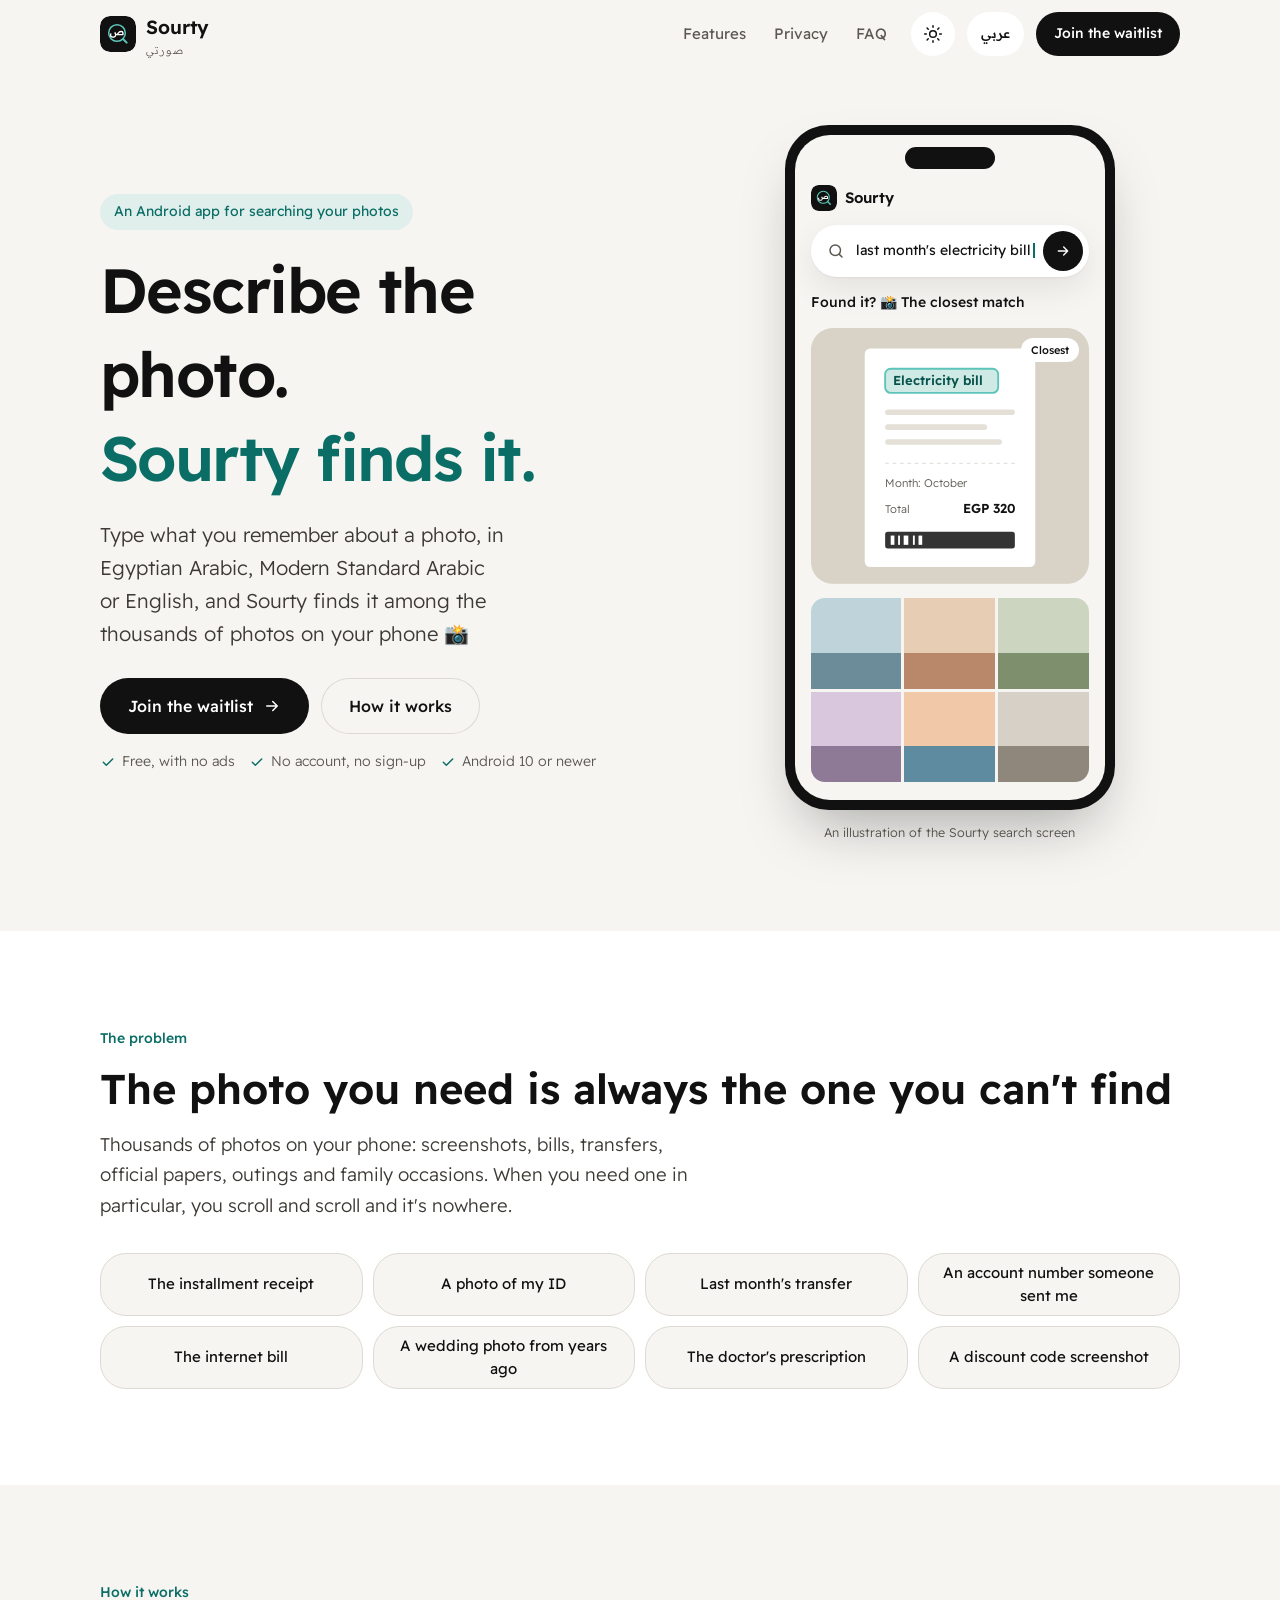
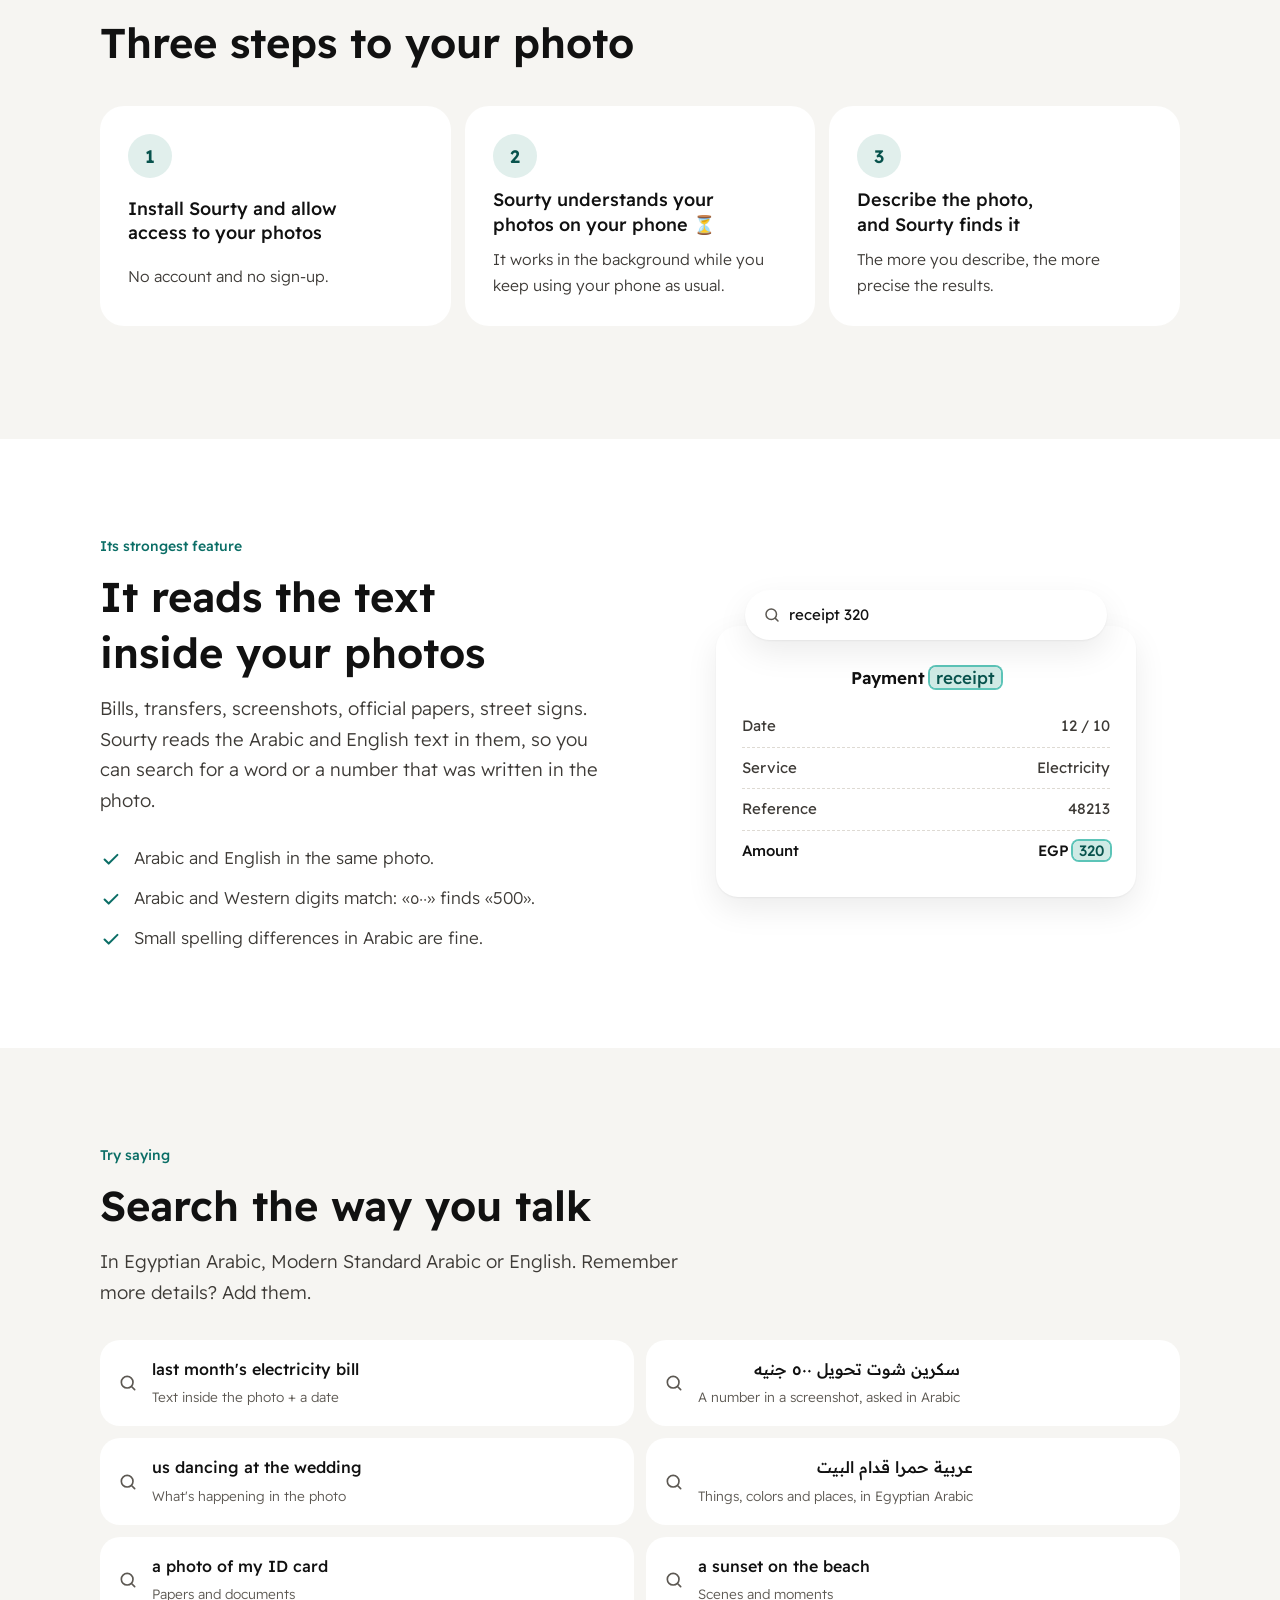
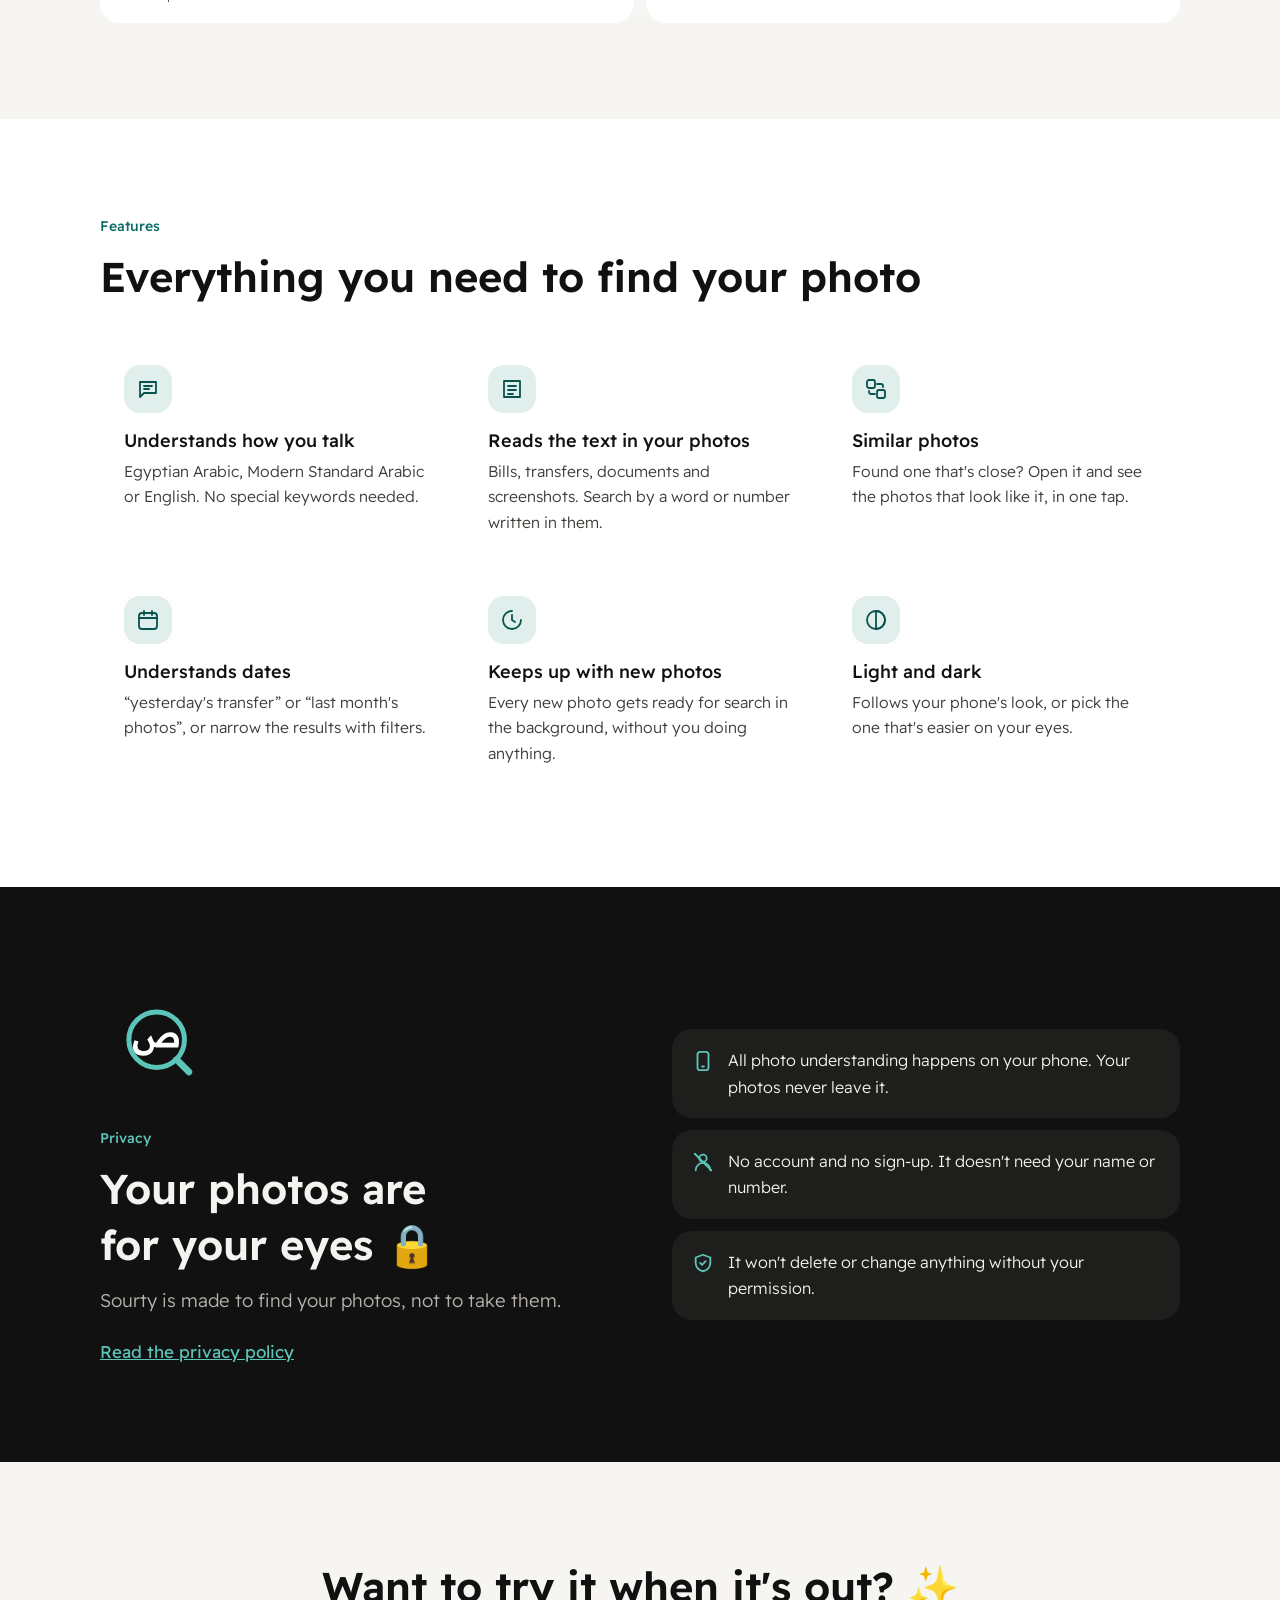
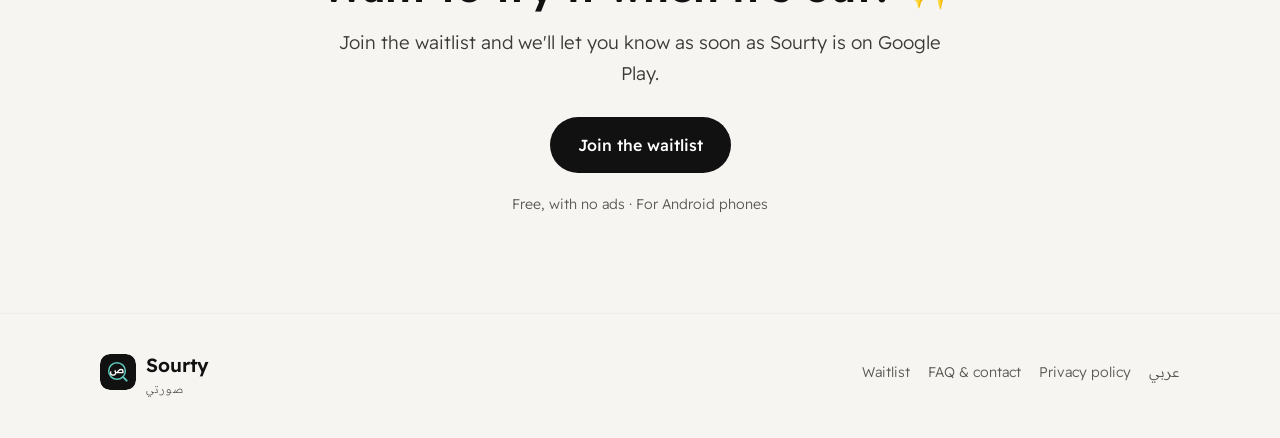
==== en/index.html @ 7cecfb46 "Add files via upload" ====
<!doctype html>
<html lang="en" dir="ltr">
<head>
<meta charset="utf-8">
<meta name="viewport" content="width=device-width, initial-scale=1, viewport-fit=cover">
<title>Sourty — Describe the photo, Sourty finds it</title>
<meta name="description" content="Sourty is an Android app that finds any photo on your phone from a description, in Egyptian Arabic, Modern Standard Arabic or English. It reads the text inside your photos, and it understands them on your phone.">
<link rel="canonical" href="https://sourty-app.github.io/en/">
<link rel="alternate" hreflang="ar" href="https://sourty-app.github.io/">
<link rel="alternate" hreflang="en" href="https://sourty-app.github.io/en/">
<link rel="alternate" hreflang="x-default" href="https://sourty-app.github.io/">
<meta property="og:type" content="website">
<meta property="og:site_name" content="Sourty · صورتي">
<meta property="og:locale" content="en_US">
<meta property="og:locale:alternate" content="ar_EG">
<meta property="og:title" content="Sourty — Describe the photo, Sourty finds it 📸">
<meta property="og:description" content="Type what you remember about a photo, in Arabic or English, and Sourty finds it among thousands of photos on your phone.">
<meta property="og:url" content="https://sourty-app.github.io/en/">
<meta property="og:image" content="https://sourty-app.github.io/assets/img/og-en.png">
<meta property="og:image:width" content="1200">
<meta property="og:image:height" content="630">
<meta property="og:image:alt" content="The Sourty icon and the line: Describe the photo, Sourty finds it">
<meta name="twitter:card" content="summary_large_image">
<meta name="theme-color" content="#F6F5F2" media="(prefers-color-scheme: light)">
<meta name="theme-color" content="#131312" media="(prefers-color-scheme: dark)">
<link rel="icon" href="/assets/img/icon.svg" type="image/svg+xml">
<link rel="icon" href="/assets/img/icon-32.png" sizes="32x32" type="image/png">
<link rel="apple-touch-icon" href="/assets/img/icon-180.png">
<link rel="preload" href="/assets/fonts/ReadexPro-300.ttf" as="font" type="font/ttf" crossorigin>
<link rel="preload" href="/assets/fonts/ReadexPro-600.ttf" as="font" type="font/ttf" crossorigin>
<link rel="stylesheet" href="/assets/css/site.css">
<script>try{var t=localStorage.getItem('theme');if(t)document.documentElement.setAttribute('data-theme',t)}catch(e){}</script>
<script type="application/ld+json">
{"@context":"https://schema.org","@type":"MobileApplication","name":"Sourty (صورتي)","alternateName":"صورتي","operatingSystem":"Android 10+","applicationCategory":"UtilitiesApplication","inLanguage":["ar","en"],"description":"Describe a photo in Arabic or English and Sourty finds it among thousands of photos. Photos are understood on the phone itself.","url":"https://sourty-app.github.io/en/","image":"https://sourty-app.github.io/assets/img/icon-512.png"}
</script>
<script src="/assets/js/site.js" defer></script>
</head>
<body>
<a class="skip" href="#main">Skip to content</a>

<header class="top">
  <div class="wrap">
    <a class="brand" href="/en/" aria-label="Sourty home"><img src="/assets/img/icon.svg" alt="" width="36" height="36"><span><b>Sourty</b><small lang="ar">صورتي</small></span></a>
    <nav class="nav" aria-label="Main">
      <a href="#features">Features</a>
      <a href="/en/privacy/">Privacy</a>
      <a href="/en/faq/">FAQ</a>
    </nav>
    <button class="icon-btn theme" type="button" aria-label="Dark mode">
      <svg class="sun" viewBox="0 0 24 24" fill="none" stroke="currentColor" stroke-width="1.8" stroke-linecap="round" aria-hidden="true"><circle cx="12" cy="12" r="4"/><path d="M12 2v2M12 20v2M4.9 4.9l1.4 1.4M17.7 17.7l1.4 1.4M2 12h2M20 12h2M4.9 19.1l1.4-1.4M17.7 6.3l1.4-1.4"/></svg>
      <svg class="moon" viewBox="0 0 24 24" fill="none" stroke="currentColor" stroke-width="1.8" stroke-linecap="round" stroke-linejoin="round" aria-hidden="true"><path d="M20 14.5A8 8 0 0 1 9.5 4 8 8 0 1 0 20 14.5z"/></svg>
    </button>
    <a class="icon-btn lang" href="/" hreflang="ar" lang="ar">عربي</a>
    <a class="btn small cta-sm" href="/en/waitlist/">Join the waitlist</a>
  </div>
</header>

<main id="main">
  <section class="hero" aria-labelledby="hero-title">
    <div class="wrap">
      <div>
        <span class="eyebrow">An Android app for searching your photos</span>
        <h1 id="hero-title">Describe the photo.<br><em>Sourty finds it.</em></h1>
        <p class="lede">Type what you remember about a photo, in Egyptian Arabic, Modern Standard Arabic or English, and Sourty finds it among the thousands of photos on your phone&nbsp;📸</p>
        <div class="actions">
          <a class="btn" href="/en/waitlist/">Join the waitlist
            <svg class="arrow" viewBox="0 0 24 24" fill="none" stroke="currentColor" stroke-width="2" stroke-linecap="round" stroke-linejoin="round" aria-hidden="true"><path d="M5 12h14M13 6l6 6-6 6"/></svg></a>
          <a class="btn ghost" href="#how">How it works</a>
        </div>
        <p class="fineprint">
          <span><svg viewBox="0 0 24 24" fill="none" stroke="currentColor" stroke-width="2.2" stroke-linecap="round" stroke-linejoin="round" aria-hidden="true"><path d="M5 12.5l4.5 4.5L19 7.5"/></svg>Free, with no ads</span>
          <span><svg viewBox="0 0 24 24" fill="none" stroke="currentColor" stroke-width="2.2" stroke-linecap="round" stroke-linejoin="round" aria-hidden="true"><path d="M5 12.5l4.5 4.5L19 7.5"/></svg>No account, no sign-up</span>
          <span><svg viewBox="0 0 24 24" fill="none" stroke="currentColor" stroke-width="2.2" stroke-linecap="round" stroke-linejoin="round" aria-hidden="true"><path d="M5 12.5l4.5 4.5L19 7.5"/></svg>Android 10 or newer</span>
        </p>
      </div>

      <figure class="demo" data-demo style="margin:0">
        <div class="phone" aria-hidden="true">
          <div class="screen">
            <div class="notch"></div>
            <div class="app-head"><img src="/assets/img/icon.svg" alt="">Sourty</div>
            <div class="searchbar">
              <svg class="mag" viewBox="0 0 24 24" fill="none" stroke="currentColor" stroke-width="2" stroke-linecap="round"><circle cx="11" cy="11" r="7"/><path d="M20 20l-3.5-3.5"/></svg>
              <span class="typed"><span></span></span>
              <span class="go"><svg viewBox="0 0 24 24" fill="none" stroke="currentColor" stroke-width="2" stroke-linecap="round" stroke-linejoin="round"><path d="M5 12h14M13 6l6 6-6 6"/></svg></span>
            </div>
            <div class="found">Found it? 📸 The closest match</div>
            <div class="top-tile">
              <span class="badge">Closest</span>
              <svg class="scene" id="s-bill" data-q="last month's electricity bill" viewBox="0 0 300 276">
                <rect width="300" height="276" fill="#D9D3C7"/>
                <rect x="58" y="22" width="184" height="236" rx="6" fill="#FFFFFF"/>
                <g font-family="Readex Pro, Tahoma, sans-serif">
                  <rect x="80" y="44" width="122" height="26" rx="6" fill="#CFEAE5" stroke="#5CC4B8" stroke-width="2"/>
                  <text x="88" y="62" font-size="14" font-weight="600" fill="#08534D">Electricity bill</text>
                  <rect x="80" y="88" width="140" height="6" rx="3" fill="#E4E0D8"/>
                  <rect x="80" y="104" width="110" height="6" rx="3" fill="#E4E0D8"/>
                  <rect x="80" y="120" width="126" height="6" rx="3" fill="#E4E0D8"/>
                  <line x1="80" y1="146" x2="220" y2="146" stroke="#DEDAD3" stroke-dasharray="4 4"/>
                  <text x="80" y="172" font-size="12" fill="#5C5852">Month: October</text>
                  <text x="80" y="200" font-size="12" fill="#5C5852">Total</text>
                  <text x="220" y="200" font-size="14" font-weight="600" fill="#111111" text-anchor="end">EGP 320</text>
                  <rect x="80" y="220" width="140" height="18" rx="3" fill="#111111" opacity=".85"/>
                  <rect x="86" y="224" width="4" height="10" fill="#FFFFFF"/><rect x="94" y="224" width="2" height="10" fill="#FFFFFF"/><rect x="100" y="224" width="5" height="10" fill="#FFFFFF"/><rect x="110" y="224" width="2" height="10" fill="#FFFFFF"/><rect x="116" y="224" width="4" height="10" fill="#FFFFFF"/>
                </g>
              </svg>
              <svg class="scene" id="s-transfer" data-q="screenshot of a 500 pound transfer" viewBox="0 0 300 276">
                <rect width="300" height="276" fill="#BCC9D6"/>
                <rect x="70" y="16" width="160" height="260" rx="18" fill="#FFFFFF"/>
                <circle cx="150" cy="70" r="24" fill="#0B6E66"/>
                <path d="M139 70l8 8 15-16" fill="none" stroke="#FFFFFF" stroke-width="4" stroke-linecap="round" stroke-linejoin="round"/>
                <g font-family="Readex Pro, Tahoma, sans-serif" text-anchor="middle">
                  <text x="150" y="118" font-size="13" font-weight="500" fill="#111111">Transfer sent</text>
                  <rect x="98" y="132" width="104" height="34" rx="8" fill="#CFEAE5" stroke="#5CC4B8" stroke-width="2"/>
                  <text x="150" y="155" font-size="17" font-weight="600" fill="#08534D">EGP 500</text>
                </g>
                <rect x="92" y="186" width="116" height="6" rx="3" fill="#E4E0D8"/>
                <rect x="104" y="202" width="92" height="6" rx="3" fill="#E4E0D8"/>
                <rect x="92" y="230" width="116" height="26" rx="13" fill="#111111"/>
              </svg>
              <svg class="scene" id="s-car" data-q="a red car in front of the house" viewBox="0 0 300 276">
                <rect width="300" height="276" fill="#CFE3EA"/>
                <rect x="40" y="70" width="170" height="130" fill="#E8D9C2"/>
                <path d="M28 76L125 22l97 54z" fill="#B9876A"/>
                <rect x="66" y="100" width="34" height="34" fill="#8FB4C2"/><rect x="150" y="100" width="34" height="34" fill="#8FB4C2"/>
                <rect x="108" y="140" width="34" height="60" fill="#8F6E55"/>
                <rect x="0" y="200" width="300" height="76" fill="#A9A49A"/>
                <rect x="0" y="196" width="300" height="8" fill="#7E8F6E"/>
                <path d="M118 214q6-30 34-32h62q24 2 36 22l22 6q12 4 12 16v14H112v-16q0-8 6-10z" fill="#C2402E"/>
                <path d="M160 190h50q14 1 22 14h-82q2-12 10-14z" fill="#DCEBF0"/>
                <circle cx="150" cy="240" r="15" fill="#222220"/><circle cx="150" cy="240" r="6" fill="#B8B4AD"/>
                <circle cx="248" cy="240" r="15" fill="#222220"/><circle cx="248" cy="240" r="6" fill="#B8B4AD"/>
              </svg>
              <svg class="scene" id="s-sea" data-q="sunset over the sea" viewBox="0 0 300 276">
                <rect width="300" height="276" fill="#F2C9A8"/>
                <rect width="300" height="90" fill="#E9B79A"/>
                <circle cx="150" cy="150" r="42" fill="#E07B4F"/>
                <rect y="150" width="300" height="80" fill="#5E8BA0"/>
                <rect x="96" y="162" width="108" height="4" rx="2" fill="#E9A07C" opacity=".8"/>
                <rect x="116" y="176" width="68" height="4" rx="2" fill="#E9A07C" opacity=".6"/>
                <rect x="132" y="190" width="36" height="4" rx="2" fill="#E9A07C" opacity=".5"/>
                <path d="M0 228q75-14 150 0t150 0v48H0z" fill="#E8D4B4"/>
              </svg>
              <svg class="scene" id="s-cake" data-q="تورتة عيد ميلاد بالشمع" viewBox="0 0 300 276">
                <rect width="300" height="276" fill="#D9C8DD"/>
                <rect y="212" width="300" height="64" fill="#8E7A96"/>
                <ellipse cx="150" cy="214" rx="96" ry="12" fill="#F4F3F0"/>
                <rect x="78" y="150" width="144" height="62" rx="10" fill="#F2C9A8"/>
                <rect x="78" y="168" width="144" height="10" fill="#E8875B"/>
                <rect x="96" y="112" width="108" height="42" rx="10" fill="#F6E7D8"/>
                <rect x="96" y="126" width="108" height="8" fill="#5CC4B8"/>
                <g fill="#FFFFFF"><rect x="114" y="86" width="7" height="28" rx="3"/><rect x="134" y="80" width="7" height="34" rx="3"/><rect x="159" y="80" width="7" height="34" rx="3"/><rect x="179" y="86" width="7" height="28" rx="3"/></g>
                <g fill="#F2B23E"><ellipse cx="117.5" cy="78" rx="5" ry="8"/><ellipse cx="137.5" cy="72" rx="5" ry="8"/><ellipse cx="162.5" cy="72" rx="5" ry="8"/><ellipse cx="182.5" cy="78" rx="5" ry="8"/></g>
              </svg>
            </div>
            <div class="grid3">
              <i style="--a:#BFD3DB;--b:#6C8C99"></i><i style="--a:#E8CDB5;--b:#B9876A"></i><i style="--a:#CBD5C0;--b:#7E8F6E"></i>
              <i style="--a:#D9C8DD;--b:#8E7A96"></i><i style="--a:#F2C9A8;--b:#5E8BA0"></i><i style="--a:#D6D0C6;--b:#8F877B"></i>
            </div>
          </div>
        </div>
        <figcaption class="demo-note">An illustration of the Sourty search screen</figcaption>
      </figure>
    </div>
  </section>

  <section class="problem" aria-labelledby="problem-title">
    <div class="wrap">
      <span class="kicker">The problem</span>
      <h2 class="h2" id="problem-title">The photo you need is always the one you can't find</h2>
      <p class="sub">Thousands of photos on your phone: screenshots, bills, transfers, official papers, outings and family occasions. When you need one in particular, you scroll and scroll and it's nowhere.</p>
      <div class="pile" aria-label="Photos people look for">
        <span>The installment receipt</span><span>A photo of my ID</span><span>Last month's transfer</span><span>An account number someone sent me</span>
        <span>The internet bill</span><span>A wedding photo from years ago</span><span>The doctor's prescription</span><span>A discount code screenshot</span>
      </div>
    </div>
  </section>

  <section id="how" aria-labelledby="how-title">
    <div class="wrap">
      <span class="kicker">How it works</span>
      <h2 class="h2" id="how-title">Three steps to your photo</h2>
      <ol class="steps">
        <li><h3>Install Sourty and allow access to your photos</h3><p>No account and no sign-up.</p></li>
        <li><h3>Sourty understands your photos on your phone&nbsp;⏳</h3><p>It works in the background while you keep using your phone as usual.</p></li>
        <li><h3>Describe the photo, and Sourty finds it</h3><p>The more you describe, the more precise the results.</p></li>
      </ol>
    </div>
  </section>

  <section class="spot problem" aria-labelledby="read-title">
    <div class="wrap">
      <div>
        <span class="kicker">Its strongest feature</span>
        <h2 class="h2" id="read-title">It reads the text inside your photos</h2>
        <p class="sub">Bills, transfers, screenshots, official papers, street signs. Sourty reads the Arabic and English text in them, so you can search for a word or a number that was written in the photo.</p>
        <ul class="ticks">
          <li><svg viewBox="0 0 24 24" fill="none" stroke="currentColor" stroke-width="2.2" stroke-linecap="round" stroke-linejoin="round" aria-hidden="true"><path d="M5 12.5l4.5 4.5L19 7.5"/></svg><span>Arabic and English in the same photo.</span></li>
          <li><svg viewBox="0 0 24 24" fill="none" stroke="currentColor" stroke-width="2.2" stroke-linecap="round" stroke-linejoin="round" aria-hidden="true"><path d="M5 12.5l4.5 4.5L19 7.5"/></svg><span>Arabic and Western digits match: «<span lang="ar">٥٠٠</span>» finds «500».</span></li>
          <li><svg viewBox="0 0 24 24" fill="none" stroke="currentColor" stroke-width="2.2" stroke-linecap="round" stroke-linejoin="round" aria-hidden="true"><path d="M5 12.5l4.5 4.5L19 7.5"/></svg><span>Small spelling differences in Arabic are fine.</span></li>
        </ul>
      </div>
      <div class="receipt-card" aria-hidden="true">
        <div class="q"><svg viewBox="0 0 24 24" fill="none" stroke="currentColor" stroke-width="2" stroke-linecap="round"><circle cx="11" cy="11" r="7"/><path d="M20 20l-3.5-3.5"/></svg>receipt 320</div>
        <div class="paper">
          <div class="ttl">Payment <span class="hl">receipt</span></div>
          <div class="row"><span>Date</span><span>12 / 10</span></div>
          <div class="row"><span>Service</span><span>Electricity</span></div>
          <div class="row"><span>Reference</span><span>48213</span></div>
          <div class="row"><strong>Amount</strong><strong>EGP <span class="hl">320</span></strong></div>
        </div>
      </div>
    </div>
  </section>

  <section aria-labelledby="ex-title">
    <div class="wrap">
      <span class="kicker">Try saying</span>
      <h2 class="h2" id="ex-title">Search the way you talk</h2>
      <p class="sub">In Egyptian Arabic, Modern Standard Arabic or English. Remember more details? Add them.</p>
      <div class="examples">
        <div class="ex"><svg viewBox="0 0 24 24" fill="none" stroke="currentColor" stroke-width="2" stroke-linecap="round" aria-hidden="true"><circle cx="11" cy="11" r="7"/><path d="M20 20l-3.5-3.5"/></svg><div><b>last month's electricity bill</b><small>Text inside the photo + a date</small></div></div>
        <div class="ex"><svg viewBox="0 0 24 24" fill="none" stroke="currentColor" stroke-width="2" stroke-linecap="round" aria-hidden="true"><circle cx="11" cy="11" r="7"/><path d="M20 20l-3.5-3.5"/></svg><div><b lang="ar" dir="rtl">سكرين شوت تحويل ٥٠٠ جنيه</b><small>A number in a screenshot, asked in Arabic</small></div></div>
        <div class="ex"><svg viewBox="0 0 24 24" fill="none" stroke="currentColor" stroke-width="2" stroke-linecap="round" aria-hidden="true"><circle cx="11" cy="11" r="7"/><path d="M20 20l-3.5-3.5"/></svg><div><b>us dancing at the wedding</b><small>What's happening in the photo</small></div></div>
        <div class="ex"><svg viewBox="0 0 24 24" fill="none" stroke="currentColor" stroke-width="2" stroke-linecap="round" aria-hidden="true"><circle cx="11" cy="11" r="7"/><path d="M20 20l-3.5-3.5"/></svg><div><b lang="ar" dir="rtl">عربية حمرا قدام البيت</b><small>Things, colors and places, in Egyptian Arabic</small></div></div>
        <div class="ex"><svg viewBox="0 0 24 24" fill="none" stroke="currentColor" stroke-width="2" stroke-linecap="round" aria-hidden="true"><circle cx="11" cy="11" r="7"/><path d="M20 20l-3.5-3.5"/></svg><div><b>a photo of my ID card</b><small>Papers and documents</small></div></div>
        <div class="ex"><svg viewBox="0 0 24 24" fill="none" stroke="currentColor" stroke-width="2" stroke-linecap="round" aria-hidden="true"><circle cx="11" cy="11" r="7"/><path d="M20 20l-3.5-3.5"/></svg><div><b>a sunset on the beach</b><small>Scenes and moments</small></div></div>
      </div>
    </div>
  </section>

  <section id="features" class="problem" aria-labelledby="feat-title">
    <div class="wrap">
      <span class="kicker">Features</span>
      <h2 class="h2" id="feat-title">Everything you need to find your photo</h2>
      <div class="feats">
        <div class="feat"><div class="ic"><svg viewBox="0 0 24 24" fill="none" stroke="currentColor" stroke-width="1.8" stroke-linecap="round" stroke-linejoin="round" aria-hidden="true"><path d="M4 5h16v11H8l-4 4z"/><path d="M8 9h8M8 12h5"/></svg></div><h3>Understands how you talk</h3><p>Egyptian Arabic, Modern Standard Arabic or English. No special keywords needed.</p></div>
        <div class="feat"><div class="ic"><svg viewBox="0 0 24 24" fill="none" stroke="currentColor" stroke-width="1.8" stroke-linecap="round" stroke-linejoin="round" aria-hidden="true"><path d="M4 4h16v16H4z"/><path d="M8 9h8M8 13h8M8 17h5"/></svg></div><h3>Reads the text in your photos</h3><p>Bills, transfers, documents and screenshots. Search by a word or number written in them.</p></div>
        <div class="feat"><div class="ic"><svg viewBox="0 0 24 24" fill="none" stroke="currentColor" stroke-width="1.8" stroke-linecap="round" stroke-linejoin="round" aria-hidden="true"><rect x="3" y="3" width="8" height="8" rx="2"/><rect x="13" y="13" width="8" height="8" rx="2"/><path d="M13 7h4a2 2 0 0 1 2 2v1M11 17H7a2 2 0 0 1-2-2v-1"/></svg></div><h3>Similar photos</h3><p>Found one that's close? Open it and see the photos that look like it, in one tap.</p></div>
        <div class="feat"><div class="ic"><svg viewBox="0 0 24 24" fill="none" stroke="currentColor" stroke-width="1.8" stroke-linecap="round" stroke-linejoin="round" aria-hidden="true"><rect x="3" y="5" width="18" height="16" rx="3"/><path d="M3 10h18M8 3v4M16 3v4"/></svg></div><h3>Understands dates</h3><p>“yesterday's transfer” or “last month's photos”, or narrow the results with filters.</p></div>
        <div class="feat"><div class="ic"><svg viewBox="0 0 24 24" fill="none" stroke="currentColor" stroke-width="1.8" stroke-linecap="round" stroke-linejoin="round" aria-hidden="true"><path d="M12 3a9 9 0 1 0 9 9"/><path d="M12 7v5l3 2"/></svg></div><h3>Keeps up with new photos</h3><p>Every new photo gets ready for search in the background, without you doing anything.</p></div>
        <div class="feat"><div class="ic"><svg viewBox="0 0 24 24" fill="none" stroke="currentColor" stroke-width="1.8" stroke-linecap="round" stroke-linejoin="round" aria-hidden="true"><circle cx="12" cy="12" r="9"/><path d="M12 3v18M12 3a9 9 0 0 1 0 18"/></svg></div><h3>Light and dark</h3><p>Follows your phone's look, or pick the one that's easier on your eyes.</p></div>
      </div>
    </div>
  </section>

  <section class="band" id="privacy" aria-labelledby="priv-title">
    <div class="wrap">
      <div>
        <img class="lens-big" src="/assets/img/icon.svg" alt="" width="120" height="120">
        <span class="kicker">Privacy</span>
        <h2 class="h2" id="priv-title">Your photos are for your eyes&nbsp;🔒</h2>
        <p class="sub">Sourty is made to find your photos, not to take them.</p>
        <a class="more" href="/en/privacy/">Read the privacy policy</a>
      </div>
      <ul class="promises">
        <li><svg viewBox="0 0 24 24" fill="none" stroke="currentColor" stroke-width="2" stroke-linecap="round" stroke-linejoin="round" aria-hidden="true"><rect x="6" y="2" width="12" height="20" rx="3"/><path d="M11 18h2"/></svg><span>All photo understanding happens on your phone. Your photos never leave it.</span></li>
        <li><svg viewBox="0 0 24 24" fill="none" stroke="currentColor" stroke-width="2" stroke-linecap="round" stroke-linejoin="round" aria-hidden="true"><circle cx="12" cy="8" r="4"/><path d="M4 21a8 8 0 0 1 16 0"/><path d="M3 3l18 18"/></svg><span>No account and no sign-up. It doesn't need your name or number.</span></li>
        <li><svg viewBox="0 0 24 24" fill="none" stroke="currentColor" stroke-width="2" stroke-linecap="round" stroke-linejoin="round" aria-hidden="true"><path d="M12 3l8 3v6c0 4.5-3.4 8.3-8 9-4.6-.7-8-4.5-8-9V6z"/><path d="M9 12l2 2 4-4"/></svg><span>It won't delete or change anything without your permission.</span></li>
      </ul>
    </div>
  </section>

  <section class="final" aria-labelledby="final-title">
    <div class="wrap narrow">
      <h2 class="h2" id="final-title">Want to try it when it's out?&nbsp;✨</h2>
      <p class="sub">Join the waitlist and we'll let you know as soon as Sourty is on Google Play.</p>
      <div class="actions"><a class="btn" href="/en/waitlist/">Join the waitlist</a></div>
      <p class="free-tag">Free, with no ads · For Android phones</p>
    </div>
  </section>
</main>

<footer>
  <div class="wrap">
    <a class="brand" href="/en/"><img src="/assets/img/icon.svg" alt="" width="36" height="36"><span><b>Sourty</b><small lang="ar">صورتي</small></span></a>
    <nav aria-label="More links">
      <a href="/en/waitlist/">Waitlist</a>
      <a href="/en/faq/">FAQ &amp; contact</a>
      <a href="/en/privacy/">Privacy policy</a>
      <a href="/" hreflang="ar" lang="ar">عربي</a>
    </nav>
  </div>
</footer>
</body>
</html>
---- assets/css/site.css ----
/* صورتي — website styles. Tokens follow the app (DESIGN.md). No external resources. */
@font-face{font-family:"Readex Pro";src:url(../fonts/ReadexPro-300.ttf) format("truetype");font-weight:300;font-display:swap}
@font-face{font-family:"Readex Pro";src:url(../fonts/ReadexPro-400.ttf) format("truetype");font-weight:400;font-display:swap}
@font-face{font-family:"Readex Pro";src:url(../fonts/ReadexPro-500.ttf) format("truetype");font-weight:500;font-display:swap}
@font-face{font-family:"Readex Pro";src:url(../fonts/ReadexPro-600.ttf) format("truetype");font-weight:600;font-display:swap}

:root{
  --bg:#F6F5F2; --surface:#FFFFFF; --muted:#ECEAE5; --divider:#EFEDE8; --outline:#DEDAD3;
  --text:#111111; --text2:#5C5852; --body:#3D3A36;
  --accent:#0B6E66; --accent-strong:#08534D; --accent-soft:#E1EFEC;
  --btn:#111111; --btn-text:#FFFFFF;
  --band:#111111; --band-text:#F4F3F0; --band-text2:#B8B4AD; --band-accent:#5CC4B8; --band-surface:#1E1E1C;
  --shadow:0 1px 2px rgba(17,17,17,.05),0 12px 32px rgba(17,17,17,.08);
  --phone-frame:#111111;
  --tile-a:#E8CDB5; --tile-b:#B9876A;
  color-scheme:light;
}
@media (prefers-color-scheme:dark){
  :root:not([data-theme="light"]){
    --bg:#131312; --surface:#1E1E1C; --muted:#2A2A27; --divider:#262624; --outline:#3A3936;
    --text:#F4F3F0; --text2:#B8B4AD; --body:#D6D2CB;
    --accent:#5CC4B8; --accent-strong:#9FE0D8; --accent-soft:#163A36;
    --btn:#F4F3F0; --btn-text:#111111;
    --band:#0B0B0A; --band-surface:#1A1A18;
    --shadow:0 1px 2px rgba(0,0,0,.4),0 12px 32px rgba(0,0,0,.35);
    --phone-frame:#2A2A27;
    color-scheme:dark;
  }
}
:root[data-theme="dark"]{
  --bg:#131312; --surface:#1E1E1C; --muted:#2A2A27; --divider:#262624; --outline:#3A3936;
  --text:#F4F3F0; --text2:#B8B4AD; --body:#D6D2CB;
  --accent:#5CC4B8; --accent-strong:#9FE0D8; --accent-soft:#163A36;
  --btn:#F4F3F0; --btn-text:#111111;
  --band:#0B0B0A; --band-surface:#1A1A18;
  --shadow:0 1px 2px rgba(0,0,0,.4),0 12px 32px rgba(0,0,0,.35);
  --phone-frame:#2A2A27;
  color-scheme:dark;
}

*,*::before,*::after{box-sizing:border-box}
html{-webkit-text-size-adjust:100%;scroll-behavior:smooth;scroll-padding-top:80px}
@media (prefers-reduced-motion:reduce){html{scroll-behavior:auto}*{animation:none!important;transition:none!important}}
body{margin:0;background:var(--bg);color:var(--text);font-family:"Readex Pro","Segoe UI",Tahoma,system-ui,sans-serif;
  font-size:17px;font-weight:300;line-height:1.8;overflow-x:hidden}
html[lang="en"] body{line-height:1.65}
img,svg{display:block;max-width:100%}
img[src$="icon.svg"]{box-shadow:0 0 0 1px var(--icon-ring,transparent)}
:root[data-theme="dark"]{--icon-ring:#3A3936}
@media (prefers-color-scheme:dark){:root:not([data-theme="light"]){--icon-ring:#3A3936}}
a{color:var(--accent)} a:hover{color:var(--accent-strong)}
h1,h2,h3{margin:0;font-weight:600;line-height:1.35;color:var(--text);text-wrap:balance}
p{margin:0}
strong{font-weight:500;color:var(--text)}
:focus-visible{outline:3px solid var(--accent);outline-offset:3px;border-radius:6px}
.skip{position:absolute;inset-inline-start:16px;top:-60px;z-index:50;background:var(--btn);color:var(--btn-text);padding:10px 18px;border-radius:24px;text-decoration:none}
.skip:focus{top:12px}
.sr{position:absolute;width:1px;height:1px;overflow:hidden;clip:rect(0 0 0 0);white-space:nowrap}

.wrap{width:100%;max-width:1120px;margin-inline:auto;padding-inline:20px}
.narrow{max-width:760px}

/* Header */
.top{position:sticky;top:0;z-index:20;background:color-mix(in srgb,var(--bg) 88%,transparent);backdrop-filter:blur(10px);-webkit-backdrop-filter:blur(10px);border-bottom:1px solid transparent}
.top.scrolled{border-bottom-color:var(--divider)}
.top .wrap{display:flex;align-items:center;gap:12px;height:68px}
.brand{display:flex;align-items:center;gap:10px;text-decoration:none;color:var(--text);margin-inline-end:auto}
.brand img{width:36px;height:36px;border-radius:10px}
.brand b{font-size:19px;font-weight:600}
.brand small{display:block;font-size:10.5px;letter-spacing:.14em;color:var(--text2);line-height:1;margin-top:2px}
.nav{display:none;gap:4px}
.nav a{color:var(--text2);text-decoration:none;font-size:15px;font-weight:400;padding:8px 12px;border-radius:20px}
.nav a:hover,.nav a[aria-current="page"]{color:var(--text);background:var(--muted)}
.icon-btn{width:44px;height:44px;border-radius:22px;border:0;background:var(--surface);color:var(--text);display:inline-flex;align-items:center;justify-content:center;cursor:pointer;text-decoration:none;font:inherit;font-size:13px;font-weight:500;flex-shrink:0}
.icon-btn:hover{background:var(--muted)}
.icon-btn svg{width:20px;height:20px}
.lang{width:auto;padding-inline:14px}
.theme .moon{display:none}
:root[data-theme="dark"] .theme .sun{display:none} :root[data-theme="dark"] .theme .moon{display:block}
@media (prefers-color-scheme:dark){:root:not([data-theme="light"]) .theme .sun{display:none}:root:not([data-theme="light"]) .theme .moon{display:block}}
.top .cta-sm{display:none}
@media (min-width:860px){.nav{display:flex}.top .cta-sm{display:inline-flex}}

/* Buttons */
.btn{display:inline-flex;align-items:center;justify-content:center;gap:10px;min-height:56px;padding:0 28px;border-radius:30px;border:0;
  background:var(--btn);color:var(--btn-text);font:inherit;font-size:16px;font-weight:500;text-decoration:none;cursor:pointer;transition:transform .15s ease,opacity .15s}
.btn:hover{color:var(--btn-text);opacity:.9}
.btn:active{transform:scale(.98)}
.btn.small{min-height:44px;padding:0 18px;font-size:14px}
.btn.ghost{background:transparent;color:var(--text);box-shadow:inset 0 0 0 1px var(--outline)}
.btn.ghost:hover{color:var(--text);background:var(--muted)}
.btn svg{width:18px;height:18px}
html[dir="rtl"] .btn .arrow{transform:scaleX(-1)}

/* Hero */
.hero{padding:28px 0 56px}
.hero .wrap{display:grid;gap:40px;align-items:center}
.eyebrow{display:inline-flex;align-items:center;gap:8px;font-size:14px;font-weight:400;color:var(--accent);background:var(--accent-soft);padding:6px 14px;border-radius:20px;margin-bottom:18px}
.hero h1{font-size:clamp(2.15rem,9vw,3.9rem);letter-spacing:-.01em}
html[lang="en"] .hero h1{letter-spacing:-.025em}
.hero h1 em{font-style:normal;color:var(--accent)}
.lede{margin-top:18px;font-size:clamp(1.06rem,3.6vw,1.25rem);color:var(--body);max-width:34ch}
.actions{display:flex;flex-wrap:wrap;gap:12px;margin-top:28px}
.actions .btn{flex:1 1 auto}
@media (min-width:520px){.actions .btn{flex:0 0 auto}}
.fineprint{margin-top:16px;font-size:14px;color:var(--text2);display:flex;flex-wrap:wrap;gap:4px 14px}
.fineprint span{display:inline-flex;align-items:center;gap:6px}
.fineprint svg{width:16px;height:16px;color:var(--accent)}
@media (min-width:900px){.hero{padding:56px 0 88px}.hero .wrap{grid-template-columns:1.1fr .9fr;gap:56px}}

/* Phone demo */
.demo{position:relative;justify-self:center;width:100%;max-width:330px}
.phone{position:relative;border-radius:44px;background:var(--phone-frame);padding:10px;box-shadow:0 30px 60px -20px rgba(17,17,17,.35)}
.screen{position:relative;border-radius:35px;background:var(--bg);overflow:hidden;padding:18px 16px 18px;min-height:560px;display:flex;flex-direction:column;gap:14px}
.notch{width:90px;height:22px;border-radius:12px;background:var(--phone-frame);margin:-6px auto 2px}
.app-head{display:flex;align-items:center;gap:8px;font-size:15px;font-weight:600}
.app-head img{width:26px;height:26px;border-radius:8px}
.searchbar{display:flex;align-items:center;gap:8px;height:52px;border-radius:26px;background:var(--surface);box-shadow:var(--shadow);padding-inline:16px 6px}
.searchbar svg.mag{width:18px;height:18px;color:var(--text2);flex-shrink:0}
.typed{flex:1;min-width:0;font-size:14px;font-weight:400;white-space:nowrap;overflow:hidden;color:var(--text);display:flex;justify-content:flex-end}
.typed span{flex-shrink:0;unicode-bidi:plaintext}
.typed span::after{content:"";display:inline-block;width:2px;height:1.1em;background:var(--accent);vertical-align:-3px;margin-inline-start:2px;animation:blink 1s steps(1) infinite}
@keyframes blink{50%{opacity:0}}
.go{width:40px;height:40px;border-radius:20px;background:var(--btn);color:var(--btn-text);display:flex;align-items:center;justify-content:center;flex-shrink:0}
.go svg{width:16px;height:16px}
html[dir="rtl"] .go svg{transform:scaleX(-1)}
.found{font-size:14px;font-weight:500;display:flex;justify-content:space-between;align-items:baseline;gap:8px;min-height:22px;transition:opacity .3s}
.found small{font-size:12px;font-weight:300;color:var(--text2)}
.top-tile{position:relative;border-radius:22px;overflow:hidden;aspect-ratio:1/0.92;background:var(--muted);transition:opacity .35s ease}
.top-tile svg{width:100%;height:100%}
.top-tile .badge{position:absolute;top:10px;inset-inline-end:10px;background:var(--surface);color:var(--text);font-size:11px;font-weight:500;padding:3px 10px;border-radius:12px}
.scene{display:none}.scene.on{display:block}
.grid3{display:grid;grid-template-columns:repeat(3,1fr);gap:3px;border-radius:14px;overflow:hidden}
.grid3 i{aspect-ratio:1;display:block;background:linear-gradient(to bottom,var(--a) 60%,var(--b) 60%)}
.demo-note{text-align:center;font-size:12.5px;color:var(--text2);margin-top:12px}
.dim{opacity:0}

/* Sections */
section{padding:64px 0}
@media (min-width:900px){section{padding:96px 0}}
.kicker{font-size:14px;font-weight:500;color:var(--accent);margin-bottom:10px;display:block}
.h2{font-size:clamp(1.7rem,6.4vw,2.6rem)}
.sub{margin-top:14px;color:var(--body);font-size:clamp(1.02rem,3.4vw,1.15rem);max-width:56ch}

/* Problem */
.problem{background:var(--surface)}
.pile{margin-top:32px;display:grid;grid-template-columns:repeat(2,minmax(0,1fr));gap:10px}
@media (min-width:860px){.pile{grid-template-columns:repeat(4,minmax(0,1fr))}}
.pile span{display:flex;align-items:center;justify-content:center;text-align:center;min-height:52px;padding:8px 14px;border-radius:26px;border:1px solid var(--outline);font-size:15px;font-weight:400;line-height:1.5;color:var(--text);background:var(--bg)}

/* Steps */
.steps{margin-top:36px;display:grid;gap:14px;counter-reset:s;padding:0;list-style:none}
.steps li{position:relative;background:var(--surface);border-radius:24px;padding:22px 22px 22px;display:grid;grid-template-columns:auto 1fr;gap:4px 16px;align-items:start}
.steps li::before{counter-increment:s;content:counter(s);grid-row:span 2;width:44px;height:44px;border-radius:22px;background:var(--accent-soft);color:var(--accent-strong);font-weight:600;display:flex;align-items:center;justify-content:center;font-size:18px}
html[lang="ar"] .steps li::before{content:counter(s,arabic-indic)}
.steps h3{font-size:18px;font-weight:500}
.steps p{color:var(--body);font-size:15.5px}
@media (min-width:860px){.steps{grid-template-columns:repeat(3,1fr)}.steps li{grid-template-columns:1fr;gap:10px;padding:28px}.steps li::before{grid-row:auto}}

/* Read-text spotlight */
.spot .wrap{display:grid;gap:40px;align-items:center}
@media (min-width:900px){.spot .wrap{grid-template-columns:1fr 1fr;gap:64px}}
.receipt-card{position:relative;max-width:420px;justify-self:center;width:100%}
.receipt-card .q{display:flex;align-items:center;gap:8px;height:50px;border-radius:25px;background:var(--surface);box-shadow:var(--shadow);padding-inline:18px;font-size:15px;font-weight:400;margin-bottom:-14px;position:relative;z-index:2;width:86%;margin-inline:auto}
.receipt-card .q svg{width:18px;height:18px;color:var(--text2)}
.paper{background:#FFFFFF;color:#111111;border-radius:22px;padding:36px 26px 26px;box-shadow:var(--shadow);font-size:15px;line-height:1.9;font-weight:400}
.paper .ttl{font-weight:600;font-size:17px;text-align:center;margin-bottom:12px}
.paper .row{display:flex;justify-content:space-between;gap:12px;border-bottom:1px dashed #DEDAD3;padding:6px 0;color:#3D3A36}
.paper .row:last-child{border-bottom:0}
.hl{background:#CFEAE5;color:#08534D;border-radius:6px;padding:0 6px;font-weight:500;box-shadow:0 0 0 2px #5CC4B8}
.ticks{margin:28px 0 0;padding:0;list-style:none;display:grid;gap:12px}
.ticks li{display:flex;gap:12px;align-items:flex-start;color:var(--body)}
.ticks svg{width:22px;height:22px;flex-shrink:0;color:var(--accent);margin-top:4px}

/* Examples */
.examples{display:grid;gap:12px;margin-top:32px}
@media (min-width:700px){.examples{grid-template-columns:repeat(2,1fr)}}
.ex{display:flex;align-items:center;gap:14px;background:var(--surface);border-radius:20px;padding:16px 18px}
.ex svg{width:20px;height:20px;color:var(--text2);flex-shrink:0}
.ex b{font-weight:500;font-size:16px;display:block}
.ex small{color:var(--text2);font-size:13.5px}

/* Features */
.feats{margin-top:36px;display:grid;gap:12px}
@media (min-width:700px){.feats{grid-template-columns:repeat(2,1fr)}}
@media (min-width:1000px){.feats{grid-template-columns:repeat(3,1fr)}}
.feat{background:var(--surface);border-radius:24px;padding:24px}
.feat .ic{width:48px;height:48px;border-radius:16px;background:var(--accent-soft);color:var(--accent-strong);display:flex;align-items:center;justify-content:center;margin-bottom:16px}
.feat .ic svg{width:24px;height:24px}
.feat h3{font-size:18px;font-weight:500;margin-bottom:6px}
.feat p{color:var(--body);font-size:15.5px}

/* Privacy band */
.band{background:var(--band);color:var(--band-text)}
.band .h2,.band h3{color:var(--band-text)}
.band .kicker{color:var(--band-accent)}
.band .sub{color:var(--band-text2)}
.band .wrap{display:grid;gap:36px}
@media (min-width:900px){.band .wrap{grid-template-columns:1fr 1fr;gap:64px;align-items:center}}
.promises{display:grid;gap:12px;margin:0;padding:0;list-style:none}
.promises li{background:var(--band-surface);border-radius:20px;padding:18px 20px;display:flex;gap:14px;align-items:flex-start;color:var(--band-text);font-size:16px}
.promises svg{width:22px;height:22px;color:var(--band-accent);flex-shrink:0;margin-top:3px}
.band a.more{color:var(--band-accent);display:inline-flex;margin-top:22px;font-weight:400}
.lens-big{width:120px;height:120px;border-radius:32px;margin-bottom:24px}

/* Final CTA */
.final{text-align:center}
.final .sub{margin-inline:auto}
.final .actions{justify-content:center}
.free-tag{display:inline-flex;gap:8px;align-items:center;margin-top:20px;font-size:14px;color:var(--text2)}

/* Footer */
footer{border-top:1px solid var(--divider);padding:36px 0 44px;font-size:14px;color:var(--text2)}
footer .wrap{display:grid;gap:20px}
footer nav{display:flex;flex-wrap:wrap;gap:6px 18px}
footer nav a{color:var(--text2);text-decoration:none;min-height:32px;display:inline-flex;align-items:center}
footer nav a:hover{color:var(--text);text-decoration:underline}
@media (min-width:860px){footer .wrap{grid-template-columns:1fr auto;align-items:center}}

/* Inner pages */
.page-head{padding:36px 0 8px}
.page-head h1{font-size:clamp(1.9rem,7vw,2.8rem)}
.page-head p{margin-top:12px;color:var(--body)}
.prose{padding:24px 0 72px}
.prose h2{font-size:1.3rem;font-weight:600;margin:40px 0 10px}
.prose h3{font-size:1.08rem;font-weight:500;margin:24px 0 6px}
.prose p,.prose li{color:var(--body)}
.prose p+p{margin-top:12px}
.prose ul{padding-inline-start:22px;margin:10px 0}
.prose li{margin:6px 0}
.prose li::marker{color:var(--accent)}
.summary{background:var(--accent-soft);border-radius:22px;padding:20px 22px;margin-top:24px}
.summary p,.summary li{color:var(--text)}
.summary ul{margin:6px 0 0}
.meta{font-size:14px;color:var(--text2)}
.ph{background:#FBEBDD;color:#9A4A2A;border-radius:6px;padding:0 6px;font-weight:500}
.lang-switch{display:inline-flex;margin-top:14px;font-size:15px}

/* FAQ */
.faq{padding:16px 0 72px}
.faq details{background:var(--surface);border-radius:20px;margin-bottom:10px}
.faq summary{list-style:none;cursor:pointer;padding:18px 20px;font-weight:500;font-size:16.5px;display:flex;justify-content:space-between;gap:16px;align-items:center;min-height:60px}
.faq summary::-webkit-details-marker{display:none}
.faq summary::after{content:"";width:10px;height:10px;border-inline-end:2px solid var(--text2);border-bottom:2px solid var(--text2);transform:rotate(45deg);flex-shrink:0;margin-top:-4px;transition:transform .2s}
.faq details[open] summary::after{transform:rotate(225deg);margin-top:4px}
.faq details>div{padding:0 20px 20px;color:var(--body)}
.contact-card{background:var(--surface);border-radius:24px;padding:24px;margin-top:28px}
.contact-card h2{font-size:1.25rem;margin-bottom:8px}

/* Waitlist form */
.form-wrap{padding:8px 0 80px}
.form{background:var(--surface);border-radius:28px;padding:24px 20px;display:grid;gap:20px;box-shadow:var(--shadow)}
@media (min-width:600px){.form{padding:32px}}
.field{display:grid;gap:8px}
.field label{font-weight:500;font-size:16px}
.field .hint{font-size:13.5px;color:var(--text2);margin-top:-4px}
.field input,.field textarea{width:100%;font:inherit;font-weight:400;font-size:16px;color:var(--text);background:var(--bg);border:1.5px solid var(--outline);border-radius:16px;padding:14px 16px;min-height:54px}
.field textarea{min-height:120px;resize:vertical;line-height:1.7}
.field input:focus,.field textarea:focus{outline:none;border-color:var(--accent);box-shadow:0 0 0 3px var(--accent-soft)}
.field input[aria-invalid="true"],.field textarea[aria-invalid="true"]{border-color:#A33A1F}
:root[data-theme="dark"] .field input[aria-invalid="true"]{border-color:#E58C70}
.err{font-size:14px;color:#A33A1F;display:none}
:root[data-theme="dark"] .err{color:#E58C70}
@media (prefers-color-scheme:dark){:root:not([data-theme="light"]) .err{color:#E58C70}}
.field.bad .err{display:block}
.ios-note{font-size:15px;font-weight:400;color:var(--accent-strong);background:var(--accent-soft);border-radius:14px;padding:12px 14px}
.ios-note[hidden]{display:none}
.hp{position:absolute;inset-inline-start:-9999px;width:1px;height:1px;overflow:hidden}
.consent{font-size:14px;color:var(--text2);background:var(--bg);border-radius:16px;padding:14px 16px}
.form .btn{width:100%}
.form-status{text-align:center;font-size:15px;min-height:1.5em}
.thanks{display:none;text-align:center;background:var(--surface);border-radius:28px;padding:40px 24px;box-shadow:var(--shadow)}
.thanks h2{font-size:1.6rem;margin-bottom:10px}
.thanks p{color:var(--body)}
.sent .form{display:none}.sent .thanks{display:block}
.chips{display:flex;flex-wrap:wrap;gap:8px}
.chips button{font:inherit;font-size:14px;font-weight:400;min-height:40px;padding:0 14px;border-radius:20px;border:1px solid var(--outline);background:var(--bg);color:var(--text);cursor:pointer}
.chips button:hover{background:var(--muted)}

/* 404 */
.lost{text-align:center;padding:80px 0}
.lost img{width:96px;height:96px;border-radius:26px;margin:0 auto 24px}
.lost p{color:var(--body);margin:12px auto 28px;max-width:40ch}
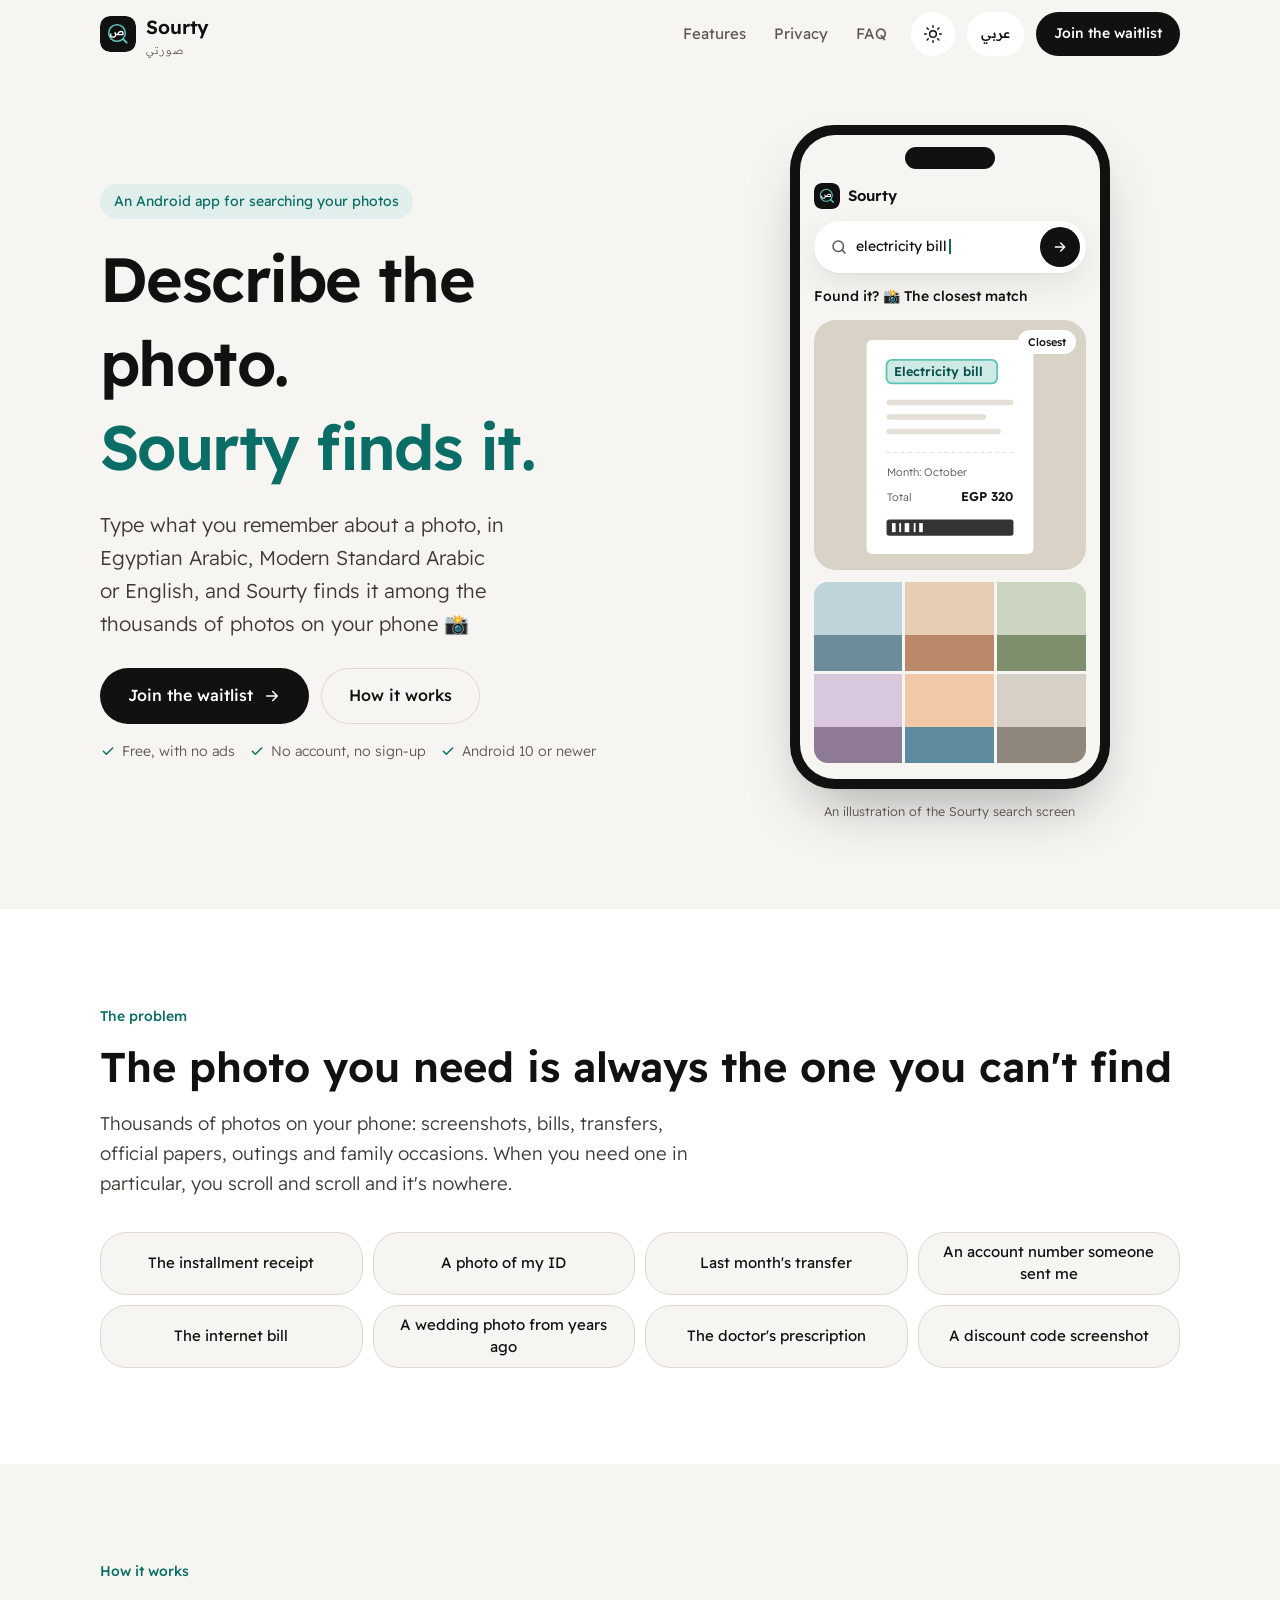
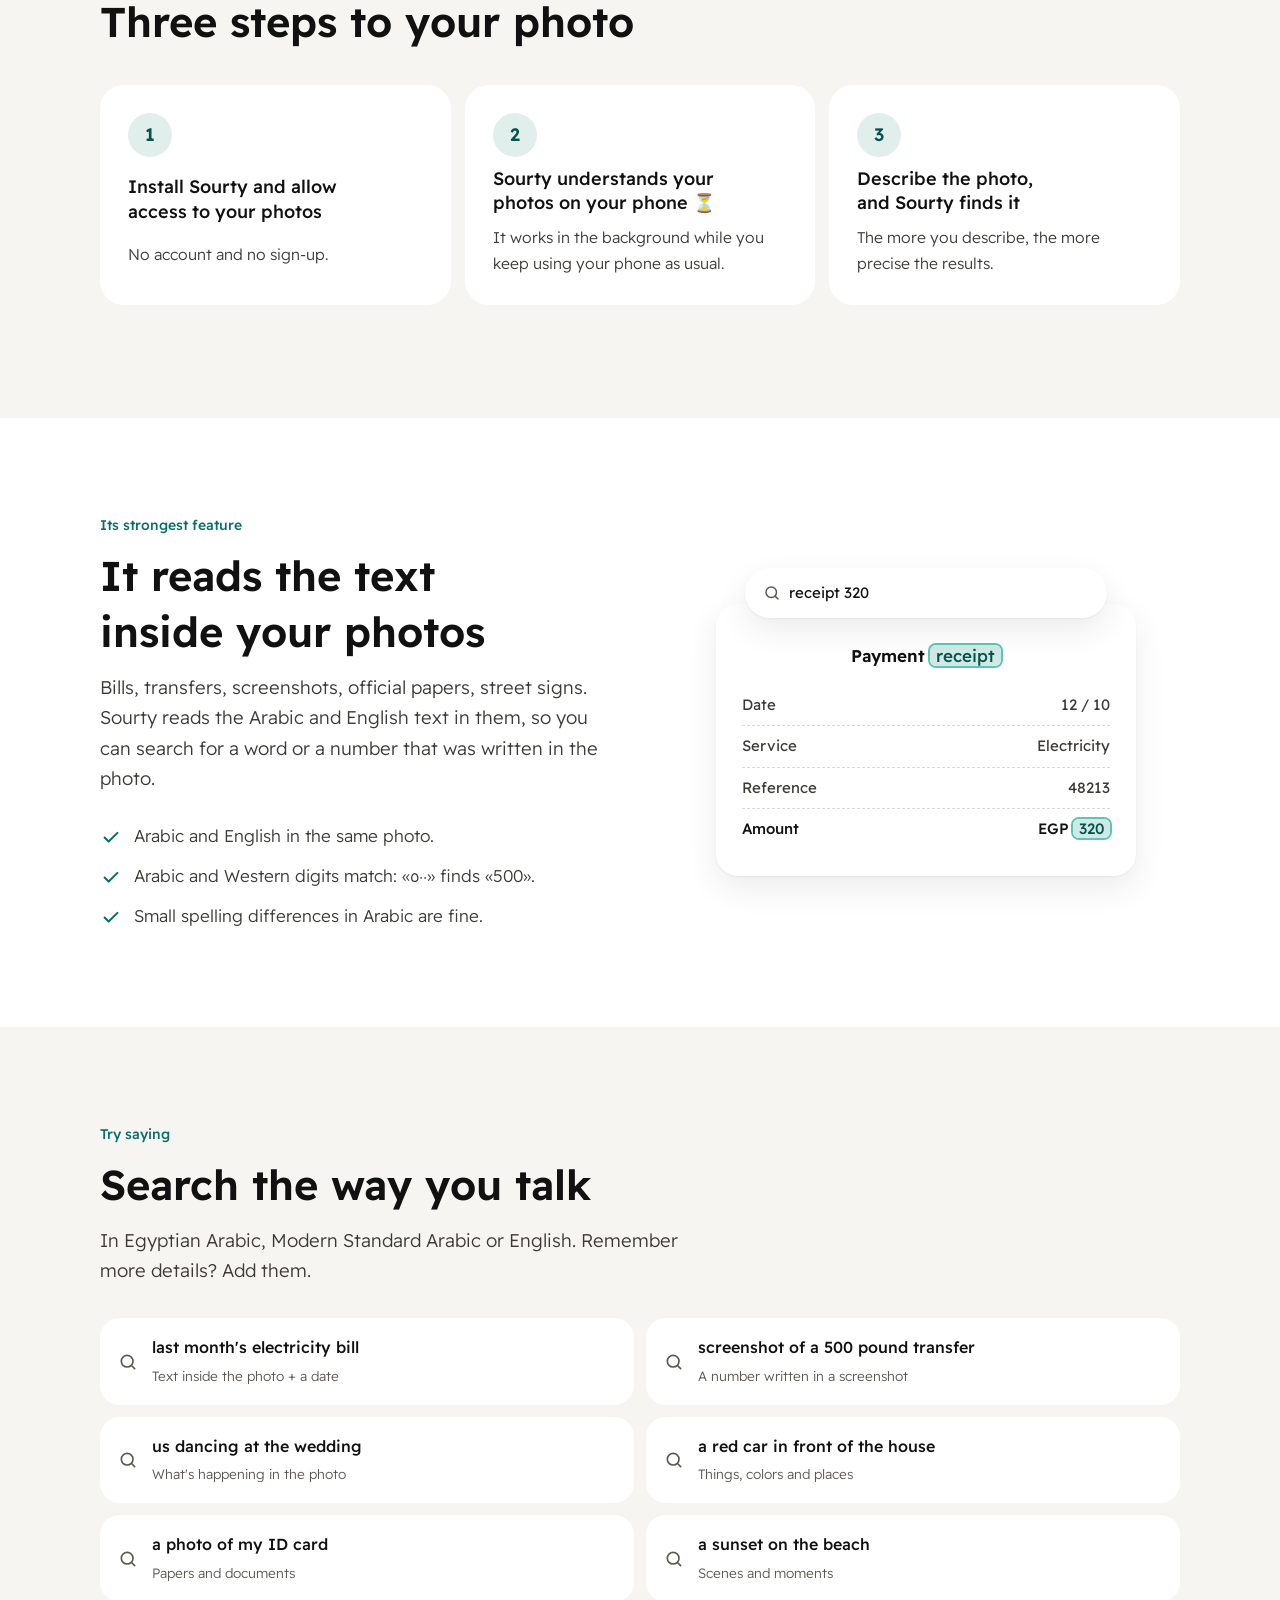
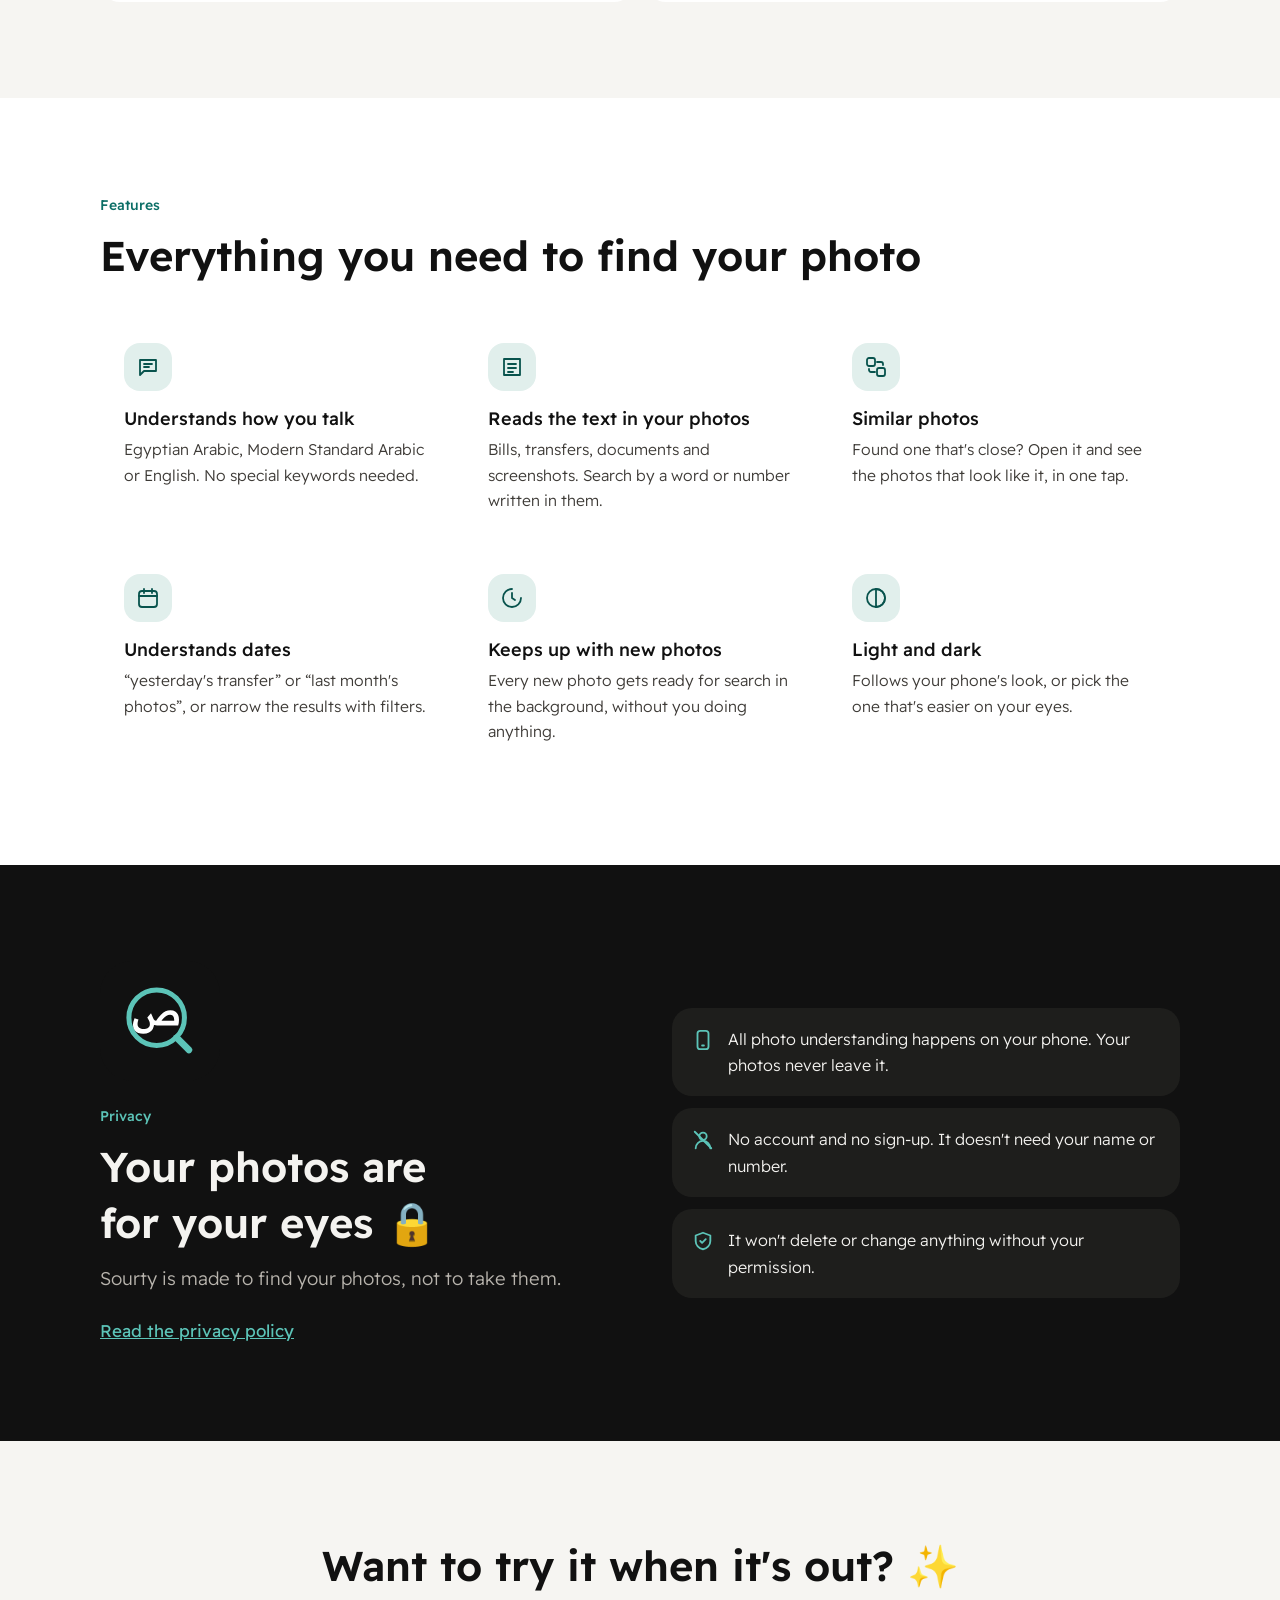
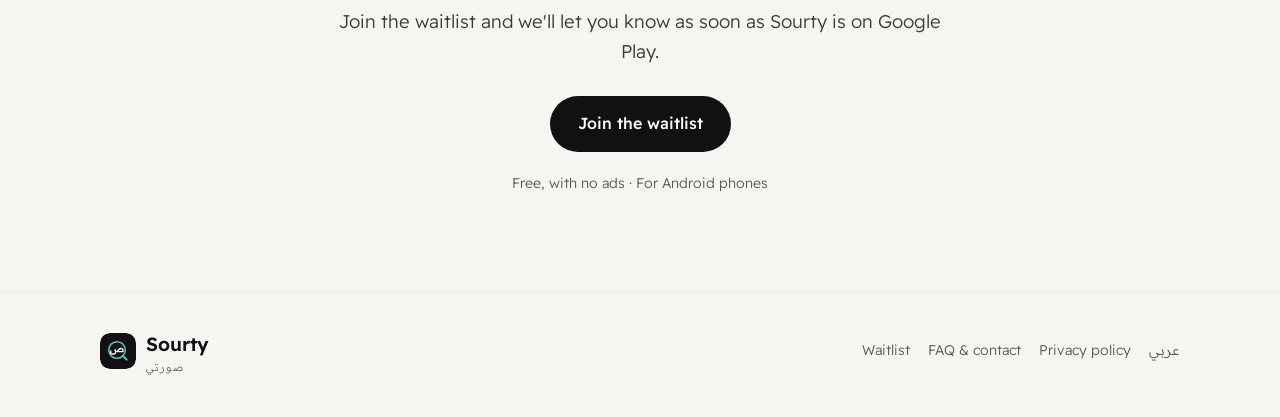
==== commit 7819ac80: "Add files via upload" ====
--- a/en/index.html
+++ b/en/index.html
@@ -87,7 +87,7 @@
             <div class="found">Found it? 📸 The closest match</div>
             <div class="top-tile">
               <span class="badge">Closest</span>
-              <svg class="scene" id="s-bill" data-q="last month's electricity bill" viewBox="0 0 300 276">
+              <svg class="scene" id="s-bill" data-q="electricity bill" viewBox="0 0 300 276">
                 <rect width="300" height="276" fill="#D9D3C7"/>
                 <rect x="58" y="22" width="184" height="236" rx="6" fill="#FFFFFF"/>
                 <g font-family="Readex Pro, Tahoma, sans-serif">
@@ -104,7 +104,7 @@
                   <rect x="86" y="224" width="4" height="10" fill="#FFFFFF"/><rect x="94" y="224" width="2" height="10" fill="#FFFFFF"/><rect x="100" y="224" width="5" height="10" fill="#FFFFFF"/><rect x="110" y="224" width="2" height="10" fill="#FFFFFF"/><rect x="116" y="224" width="4" height="10" fill="#FFFFFF"/>
                 </g>
               </svg>
-              <svg class="scene" id="s-transfer" data-q="screenshot of a 500 pound transfer" viewBox="0 0 300 276">
+              <svg class="scene" id="s-transfer" data-q="5,000 transfer" viewBox="0 0 300 276">
                 <rect width="300" height="276" fill="#BCC9D6"/>
                 <rect x="70" y="16" width="160" height="260" rx="18" fill="#FFFFFF"/>
                 <circle cx="150" cy="70" r="24" fill="#0B6E66"/>
@@ -112,13 +112,13 @@
                 <g font-family="Readex Pro, Tahoma, sans-serif" text-anchor="middle">
                   <text x="150" y="118" font-size="13" font-weight="500" fill="#111111">Transfer sent</text>
                   <rect x="98" y="132" width="104" height="34" rx="8" fill="#CFEAE5" stroke="#5CC4B8" stroke-width="2"/>
-                  <text x="150" y="155" font-size="17" font-weight="600" fill="#08534D">EGP 500</text>
+                  <text x="150" y="155" font-size="17" font-weight="600" fill="#08534D">EGP 5,000</text>
                 </g>
                 <rect x="92" y="186" width="116" height="6" rx="3" fill="#E4E0D8"/>
                 <rect x="104" y="202" width="92" height="6" rx="3" fill="#E4E0D8"/>
                 <rect x="92" y="230" width="116" height="26" rx="13" fill="#111111"/>
               </svg>
-              <svg class="scene" id="s-car" data-q="a red car in front of the house" viewBox="0 0 300 276">
+              <svg class="scene" id="s-car" data-q="a red car" viewBox="0 0 300 276">
                 <rect width="300" height="276" fill="#CFE3EA"/>
                 <rect x="40" y="70" width="170" height="130" fill="#E8D9C2"/>
                 <path d="M28 76L125 22l97 54z" fill="#B9876A"/>
@@ -131,7 +131,7 @@
                 <circle cx="150" cy="240" r="15" fill="#222220"/><circle cx="150" cy="240" r="6" fill="#B8B4AD"/>
                 <circle cx="248" cy="240" r="15" fill="#222220"/><circle cx="248" cy="240" r="6" fill="#B8B4AD"/>
               </svg>
-              <svg class="scene" id="s-sea" data-q="sunset over the sea" viewBox="0 0 300 276">
+              <svg class="scene" id="s-sea" data-q="beach sunset" viewBox="0 0 300 276">
                 <rect width="300" height="276" fill="#F2C9A8"/>
                 <rect width="300" height="90" fill="#E9B79A"/>
                 <circle cx="150" cy="150" r="42" fill="#E07B4F"/>
@@ -141,7 +141,7 @@
                 <rect x="132" y="190" width="36" height="4" rx="2" fill="#E9A07C" opacity=".5"/>
                 <path d="M0 228q75-14 150 0t150 0v48H0z" fill="#E8D4B4"/>
               </svg>
-              <svg class="scene" id="s-cake" data-q="تورتة عيد ميلاد بالشمع" viewBox="0 0 300 276">
+              <svg class="scene" id="s-cake" data-q="birthday cake" viewBox="0 0 300 276">
                 <rect width="300" height="276" fill="#D9C8DD"/>
                 <rect y="212" width="300" height="64" fill="#8E7A96"/>
                 <ellipse cx="150" cy="214" rx="96" ry="12" fill="#F4F3F0"/>
@@ -220,9 +220,9 @@
       <p class="sub">In Egyptian Arabic, Modern Standard Arabic or English. Remember more details? Add them.</p>
       <div class="examples">
         <div class="ex"><svg viewBox="0 0 24 24" fill="none" stroke="currentColor" stroke-width="2" stroke-linecap="round" aria-hidden="true"><circle cx="11" cy="11" r="7"/><path d="M20 20l-3.5-3.5"/></svg><div><b>last month's electricity bill</b><small>Text inside the photo + a date</small></div></div>
-        <div class="ex"><svg viewBox="0 0 24 24" fill="none" stroke="currentColor" stroke-width="2" stroke-linecap="round" aria-hidden="true"><circle cx="11" cy="11" r="7"/><path d="M20 20l-3.5-3.5"/></svg><div><b lang="ar" dir="rtl">سكرين شوت تحويل ٥٠٠ جنيه</b><small>A number in a screenshot, asked in Arabic</small></div></div>
+        <div class="ex"><svg viewBox="0 0 24 24" fill="none" stroke="currentColor" stroke-width="2" stroke-linecap="round" aria-hidden="true"><circle cx="11" cy="11" r="7"/><path d="M20 20l-3.5-3.5"/></svg><div><b>screenshot of a 500 pound transfer</b><small>A number written in a screenshot</small></div></div>
         <div class="ex"><svg viewBox="0 0 24 24" fill="none" stroke="currentColor" stroke-width="2" stroke-linecap="round" aria-hidden="true"><circle cx="11" cy="11" r="7"/><path d="M20 20l-3.5-3.5"/></svg><div><b>us dancing at the wedding</b><small>What's happening in the photo</small></div></div>
-        <div class="ex"><svg viewBox="0 0 24 24" fill="none" stroke="currentColor" stroke-width="2" stroke-linecap="round" aria-hidden="true"><circle cx="11" cy="11" r="7"/><path d="M20 20l-3.5-3.5"/></svg><div><b lang="ar" dir="rtl">عربية حمرا قدام البيت</b><small>Things, colors and places, in Egyptian Arabic</small></div></div>
+        <div class="ex"><svg viewBox="0 0 24 24" fill="none" stroke="currentColor" stroke-width="2" stroke-linecap="round" aria-hidden="true"><circle cx="11" cy="11" r="7"/><path d="M20 20l-3.5-3.5"/></svg><div><b>a red car in front of the house</b><small>Things, colors and places</small></div></div>
         <div class="ex"><svg viewBox="0 0 24 24" fill="none" stroke="currentColor" stroke-width="2" stroke-linecap="round" aria-hidden="true"><circle cx="11" cy="11" r="7"/><path d="M20 20l-3.5-3.5"/></svg><div><b>a photo of my ID card</b><small>Papers and documents</small></div></div>
         <div class="ex"><svg viewBox="0 0 24 24" fill="none" stroke="currentColor" stroke-width="2" stroke-linecap="round" aria-hidden="true"><circle cx="11" cy="11" r="7"/><path d="M20 20l-3.5-3.5"/></svg><div><b>a sunset on the beach</b><small>Scenes and moments</small></div></div>
       </div>
--- a/assets/css/site.css
+++ b/assets/css/site.css
@@ -94,7 +94,7 @@
 
 /* Hero */
 .hero{padding:28px 0 56px}
-.hero .wrap{display:grid;gap:40px;align-items:center}
+.hero .wrap{display:grid;grid-template-columns:minmax(0,1fr);gap:36px;align-items:center}
 .eyebrow{display:inline-flex;align-items:center;gap:8px;font-size:14px;font-weight:400;color:var(--accent);background:var(--accent-soft);padding:6px 14px;border-radius:20px;margin-bottom:18px}
 .hero h1{font-size:clamp(2.15rem,9vw,3.9rem);letter-spacing:-.01em}
 html[lang="en"] .hero h1{letter-spacing:-.025em}
@@ -106,18 +106,19 @@
 .fineprint{margin-top:16px;font-size:14px;color:var(--text2);display:flex;flex-wrap:wrap;gap:4px 14px}
 .fineprint span{display:inline-flex;align-items:center;gap:6px}
 .fineprint svg{width:16px;height:16px;color:var(--accent)}
-@media (min-width:900px){.hero{padding:56px 0 88px}.hero .wrap{grid-template-columns:1.1fr .9fr;gap:56px}}
-
-/* Phone demo */
-.demo{position:relative;justify-self:center;width:100%;max-width:330px}
+@media (min-width:900px){.hero{padding:56px 0 88px}.hero .wrap{grid-template-columns:minmax(0,1.1fr) minmax(0,.9fr);gap:56px}}
+
+/* Phone demo — fixed size: the typed search never changes its width. */
+.demo{position:relative;justify-self:center;width:260px;min-width:0;contain:inline-size}
+@media (min-width:600px){.demo{width:320px}}
 .phone{position:relative;border-radius:44px;background:var(--phone-frame);padding:10px;box-shadow:0 30px 60px -20px rgba(17,17,17,.35)}
-.screen{position:relative;border-radius:35px;background:var(--bg);overflow:hidden;padding:18px 16px 18px;min-height:560px;display:flex;flex-direction:column;gap:14px}
-.notch{width:90px;height:22px;border-radius:12px;background:var(--phone-frame);margin:-6px auto 2px}
+.screen{position:relative;border-radius:35px;background:var(--bg);overflow:hidden;padding:18px 14px 16px;display:flex;flex-direction:column;gap:12px}.notch{width:90px;height:22px;border-radius:12px;background:var(--phone-frame);margin:-6px auto 2px}
 .app-head{display:flex;align-items:center;gap:8px;font-size:15px;font-weight:600}
 .app-head img{width:26px;height:26px;border-radius:8px}
 .searchbar{display:flex;align-items:center;gap:8px;height:52px;border-radius:26px;background:var(--surface);box-shadow:var(--shadow);padding-inline:16px 6px}
 .searchbar svg.mag{width:18px;height:18px;color:var(--text2);flex-shrink:0}
-.typed{flex:1;min-width:0;font-size:14px;font-weight:400;white-space:nowrap;overflow:hidden;color:var(--text);display:flex;justify-content:flex-end}
+.typed{flex:1 1 0;width:0;min-width:0;font-size:14px;font-weight:400;white-space:nowrap;overflow:hidden;color:var(--text);display:flex;justify-content:flex-start}
+.typed.over{justify-content:flex-end}
 .typed span{flex-shrink:0;unicode-bidi:plaintext}
 .typed span::after{content:"";display:inline-block;width:2px;height:1.1em;background:var(--accent);vertical-align:-3px;margin-inline-start:2px;animation:blink 1s steps(1) infinite}
 @keyframes blink{50%{opacity:0}}
@@ -281,3 +282,6 @@
 .lost{text-align:center;padding:80px 0}
 .lost img{width:96px;height:96px;border-radius:26px;margin:0 auto 24px}
 .lost p{color:var(--body);margin:12px auto 28px;max-width:40ch}
+
+/* Phone demo on small screens (kept last so it wins). */
+@media (max-width:599px){.phone{border-radius:38px;padding:8px}.screen{border-radius:31px}.searchbar{height:46px}.go{width:36px;height:36px}.app-head{font-size:14px}.found{font-size:12.5px}}
